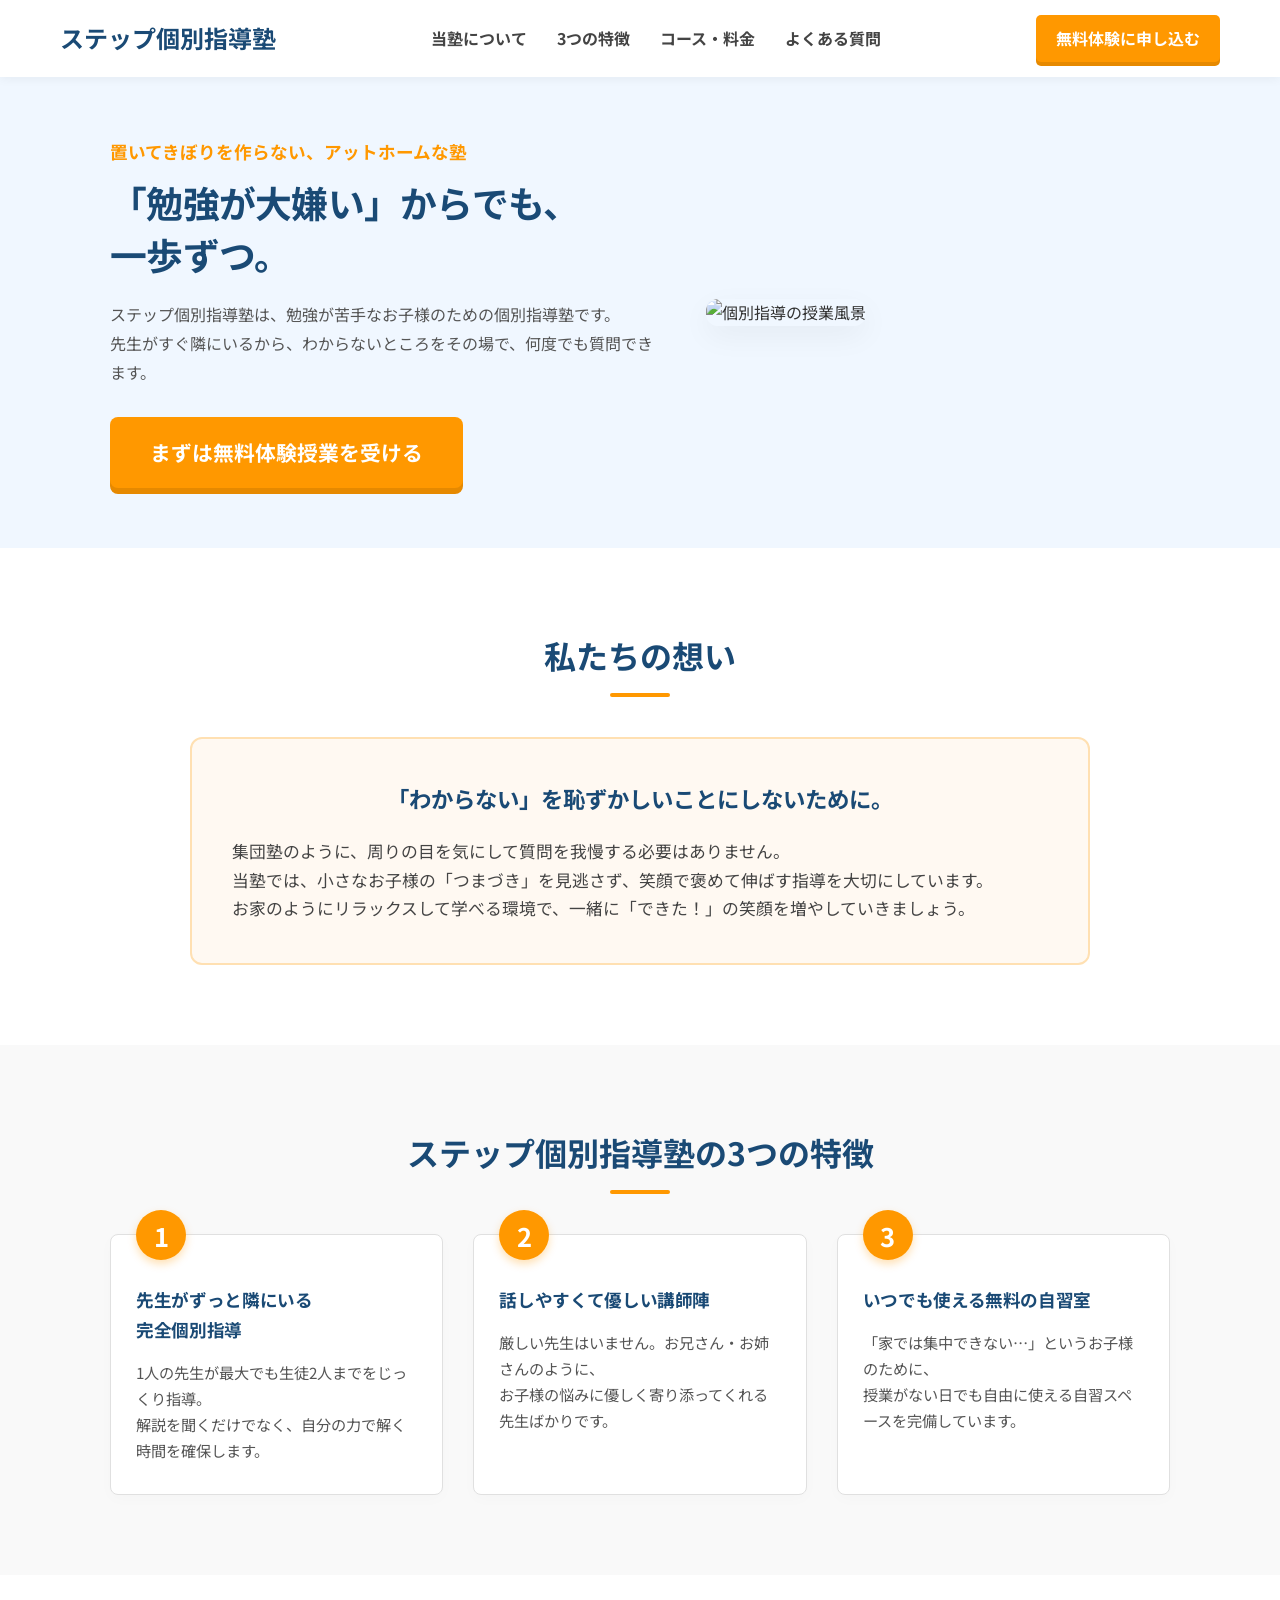
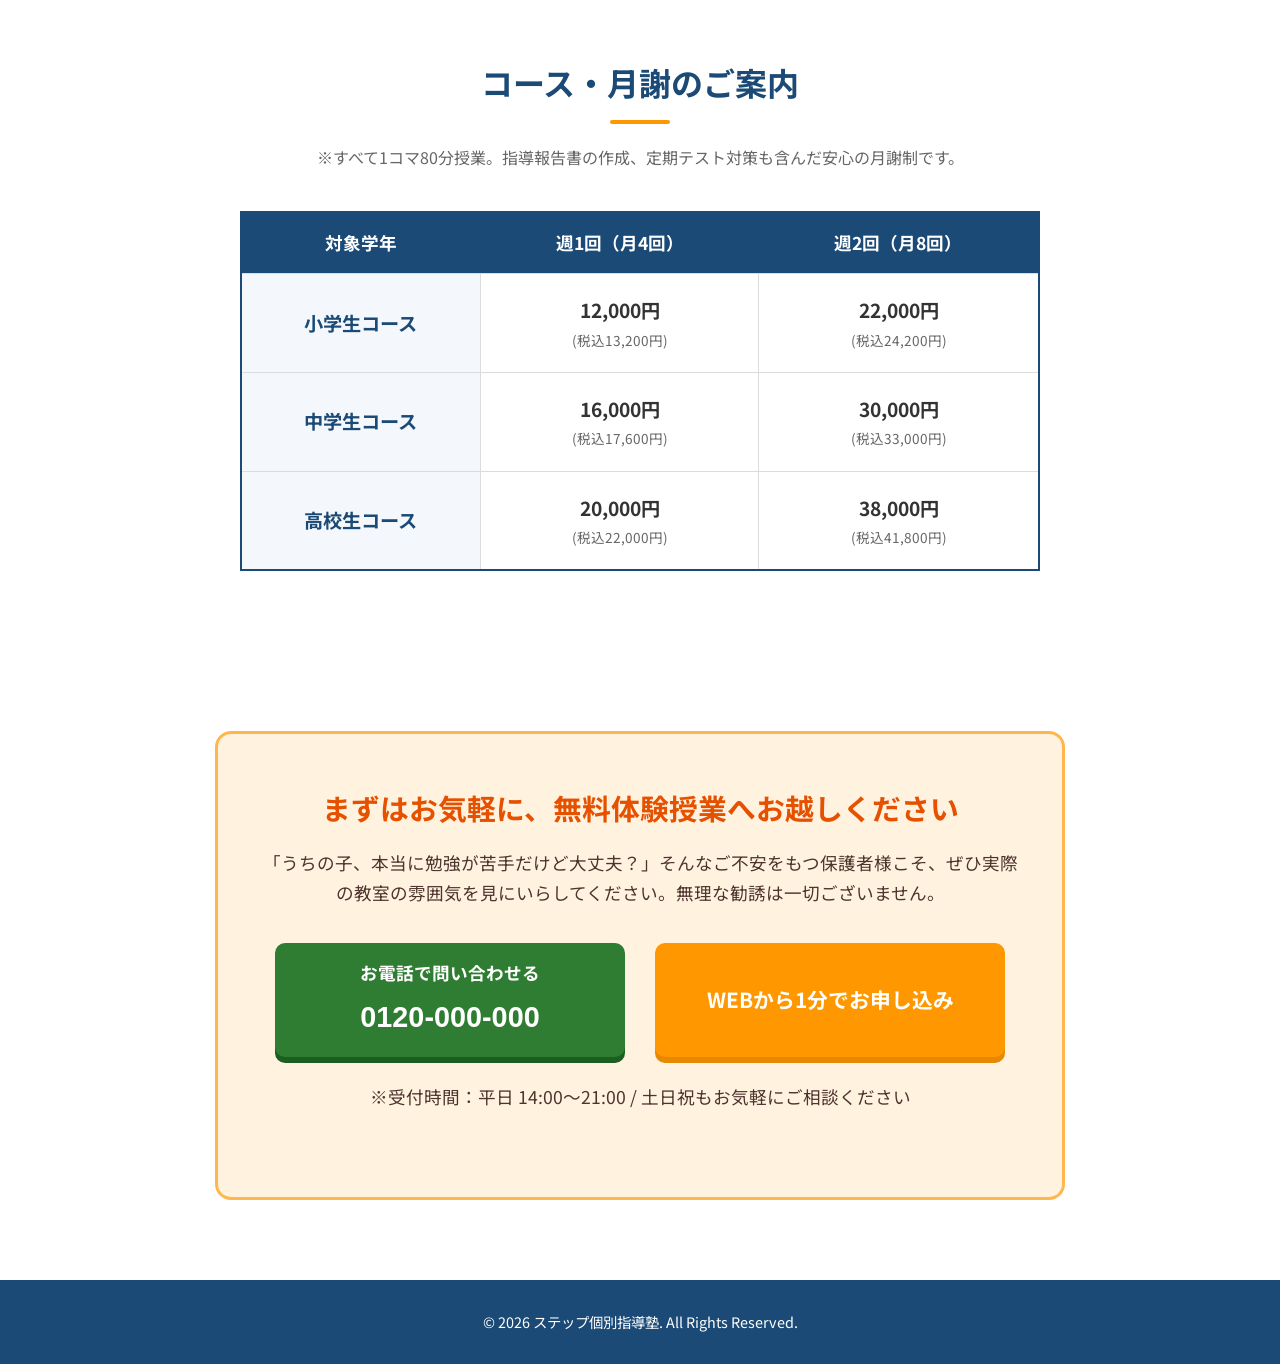
==== index.html @ 3ba3692f "Add files via upload" ====
<!DOCTYPE html>
<html lang="ja">
<head>
    <meta charset="UTF-8">
    <meta name="viewport" content="width=device-width, initial-scale=1.0">
    <title>ステップ個別指導塾 | 「勉強が大嫌い」からでも、一歩ずつ。</title>
    <!-- 分かりやすくて力強い日本語ゴシック体フォントを読み込み -->
    <link href="https://fonts.googleapis.com/css2?family=Noto+Sans+JP:wght@400;700&display=swap" rel="stylesheet">
    <link rel="stylesheet" href="style.css">
</head>
<body>

    <!-- ヘッダーエリア -->
    <header class="main-header">
        <div class="header-container">
            <h1 class="logo-text">ステップ個別指導塾</h1>
            <nav class="main-nav">
                <ul>
                    <li><a href="#about">当塾について</a></li>
                    <li><a href="#features">3つの特徴</a></li>
                    <li><a href="#course">コース・料金</a></li>
                    <li><a href="faq.html">よくある質問</a></li>
                </ul>
            </nav>
            <div class="header-cta">
                <a href="contact.html" class="btn-cta-small">無料体験に申し込む</a>
            </div>
        </div>
    </header>

    <!-- 1. ファーストビュー（メインビジュアル） -->
    <section class="hero-section">
        <div class="hero-container">
            <div class="hero-content">
                <p class="hero-sub">置いてきぼりを作らない、アットホームな塾</p>
                <h2 class="hero-title">「勉強が大嫌い」からでも、<br class="pc-br">一歩ずつ。</h2>
              <p class="hero-lead">
               <span class="text-block">ステップ個別指導塾は、勉強が苦手なお子様のための個別指導塾です。</span>
               <span class="text-block">先生がすぐ隣にいるから、わからないところをその場で、何度でも質問できます。</span>
                </p>
                <div class="hero-buttons">
                    <a href="contact.html" class="btn-cta-large">まずは無料体験授業を受ける</a>
                </div>
            </div>
            <div class="hero-image-area">
    <!-- 💡 本物の画像を表示するように書き換え -->
    <img src="hero-school.jpg" alt="個別指導の授業風景" class="hero-main-img">
</div>
        </div>
    </section>

    <!-- 2. 塾からのメッセージ -->
    <section id="about" class="about-section">
        <div class="container">
            <h3 class="section-title">私たちの想い</h3>
<div class="about-content">
    <h4>「わからない」を恥ずかしいことにしないために。</h4>
    <!-- 💡 ここを3つのカタマリに分けて書き換え -->
    <p>
        <span class="text-block">集団塾のように、周りの目を気にして質問を我慢する必要はありません。</span>
        <span class="text-block">当塾では、小さなお子様の「つまづき」を見逃さず、笑顔で褒めて伸ばす指導を大切にしています。</span>
        <span class="text-block">お家のようにリラックスして学べる環境で、一緒に「できた！」の笑顔を増やしていきましょう。</span>
        </p>
      </div>
        </div>
    </section>

<!-- 3. 選ばれる3つの特徴 -->
    <section id="features" class="features-section">
        <div class="container">
            <h3 class="section-title">ステップ個別指導塾の3つの特徴</h3>
            <div class="features-grid">
                
                <!-- 1つ目のカード -->
                <div class="feature-card">
                    <div class="feature-num">1</div>
                    <h4><span class="text-block">先生がずっと隣にいる</span><span class="text-block">完全個別指導</span></h4>
                    <p>
                        <span class="text-block">1人の先生が最大でも生徒2人までをじっくり指導。</span>
                        <span class="text-block">解説を聞くだけでなく、自分の力で解く時間を確保します。</span>
                    </p>
                </div>

                <!-- 2つ目のカード -->
                <div class="feature-card">
                    <div class="feature-num">2</div>
                    <h4>話しやすくて優しい講師陣</h4>
                    <p>
                        <span class="text-block">厳しい先生はいません。お兄さん・お姉さんのように、</span>
                        <span class="text-block">お子様の悩みに優しく寄り添ってくれる先生ばかりです。</span>
                    </p>
                </div>

                <!-- 3つ目のカード -->
                <div class="feature-card">
                    <div class="feature-num">3</div>
                    <h4>いつでも使える無料の自習室</h4>
                    <p>
                        <span class="text-block">「家では集中できない…」というお子様のために、</span>
                        <span class="text-block">授業がない日でも自由に使える自習スペースを完備しています。</span>
                    </p>
                </div>

            </div>
        </div>
    </section>

    <!-- 4. コース・料金案内 -->
    <section id="course" class="course-section">
        <div class="container">
            <h3 class="section-title">コース・月謝のご案内</h3>
            <p class="section-lead">※すべて1コマ80分授業。指導報告書の作成、定期テスト対策も含んだ安心の月謝制です。</p>
            <div class="course-table-wrapper">
                <table class="price-table">
                    <thead>
                        <tr>
                            <th>対象学年</th>
                            <th>週1回（月4回）</th>
                            <th>週2回（月8回）</th>
                        </tr>
                    </thead>
                    <tbody>
                        <tr>
                            <td class="grade">小学生コース</td>
                            <td>12,000円 <span class="tax">(税込13,200円)</span></td>
                            <td>22,000円 <span class="tax">(税込24,200円)</span></td>
                        </tr>
                        <tr>
                            <td class="grade">中学生コース</td>
                            <td>16,000円 <span class="tax">(税込17,600円)</span></td>
                            <td>30,000円 <span class="tax">(税込33,000円)</span></td>
                        </tr>
                        <tr>
                            <td class="grade">高校生コース</td>
                            <td>20,000円 <span class="tax">(税込22,000円)</span></td>
                            <td>38,000円 <span class="tax">(税込41,800円)</span></td>
                        </tr>
                    </tbody>
                </table>
            </div>
        </div>
    </section>

 <!-- 6. 無料体験へのお問い合わせ（導線としてすっきり残す） -->
    <section id="contact" class="contact-section">
        <div class="container">
            <div class="contact-box">
                <h3>まずはお気軽に、無料体験授業へお越しください</h3>
                <p>「うちの子、本当に勉強が苦手だけど大丈夫？」そんなご不安をもつ保護者様こそ、ぜひ実際の教室の雰囲気を見にいらしてください。無理な勧誘は一切ございません。</p>
                
                <div class="contact-buttons">
                    <!-- 電話はそのままかけられるように残す -->
                    <a href="tel:0120000000" class="btn-main-contact">お電話で問い合わせる<br><span class="tel-num">0120-000-000</span></a>
                    <!-- WEB申し込みは、さっき作った contact.html へのリンクにする -->
                    <a href="contact.html" class="btn-web-contact">WEBから1分でお申し込み</a>
                </div>
                <p class="contact-note">※受付時間：平日 14:00〜21:00 / 土日祝もお気軽にご相談ください</p>
            </div>
        </div>
    </section>
    
    <!-- フッター -->
    <footer class="main-footer">
        <p>&copy; 2026 ステップ個別指導塾. All Rights Reserved.</p>
    </footer>

</body>
</html>
---- style.css ----
/* ==========================================
   ベーススタイル＆リセット
   ========================================== */
* {
    margin: 0;
    padding: 0;
    box-sizing: border-box;
}

body {
    font-family: 'Noto Sans JP', sans-serif;
    line-height: 1.7;
    color: #333333;
    background-color: #fcfbf9; /* 目に優しいほんのり温かみのある白 */
}

.container {
    max-width: 1100px;
    margin: 0 auto;
    padding: 0 20px;
}

/* 共通の見出し（日本語の分かりやすさを全面に） */
.section-title {
    font-size: 2rem;
    text-align: center;
    color: #1a4a75; /* 信頼感のあるディープブルー */
    margin-bottom: 40px;
    position: relative;
    padding-bottom: 15px;
    font-weight: 700;
}

/* 見出しの下に親しみやすいオレンジの下線を引く */
.section-title::after {
    content: '';
    position: absolute;
    bottom: 0;
    left: 50%;
    transform: translateX(-50%);
    width: 60px;
    height: 4px;
    background-color: #ff9800; /* アットホームなオレンジ */
    border-radius: 2px;
}

.section-lead {
    text-align: center;
    max-width: 700px;
    margin: -20px auto 40px;
    color: #666666;
    font-size: 1rem;
}

/* ==========================================
   ヘッダー（パッと名前がわかる親切設計）
   ========================================== */
.main-header {
    background-color: #ffffff;
    box-shadow: 0 2px 10px rgba(0,0,0,0.05);
    position: sticky;
    top: 0;
    z-index: 100;
}

.header-container {
    max-width: 1200px;
    margin: 0 auto;
    padding: 15px 20px;
    display: flex;
    justify-content: space-between;
    align-items: center;
}

.logo-text {
    font-size: 1.5rem;
    color: #1a4a75;
    font-weight: 700;
}

.main-nav ul {
    display: flex;
    list-style: none;
    gap: 30px;
}

.main-nav a {
    text-decoration: none;
    color: #444444;
    font-weight: 700;
    font-size: 1rem;
    transition: color 0.2s;
}

.main-nav a:hover {
    color: #ff9800;
}

/* ヘッダー右側の小さな申し込みボタン */
.btn-cta-small {
    display: inline-block;
    background-color: #ff9800;
    color: #ffffff;
    text-decoration: none;
    font-weight: 700;
    padding: 10px 20px;
    border-radius: 5px;
    box-shadow: 0 4px 0 #e68900;
    transition: all 0.1s;
}

.btn-cta-small:hover {
    transform: translateY(2px);
    box-shadow: 0 2px 0 #e68900;
}

/* ==========================================
   1. ファーストビュー（インパクトとわかりやすさ）
   ========================================== */
.hero-section {
    background-color: #f0f7ff; /* 爽やかな薄いブルー背景 */
    padding: 60px 0;
}

.hero-container {
    max-width: 1100px;
    margin: 0 auto;
    padding: 0 20px;
    display: flex;
    align-items: center;
    gap: 40px;
}

.hero-content {
    flex: 1.2;
}

.hero-sub {
    color: #ff9800;
    font-weight: 700;
    font-size: 1.1rem;
    margin-bottom: 10px;
}

.hero-title {
    font-size: 2.3rem;
    color: #1a4a75;
    line-height: 1.4;
    margin-bottom: 20px;
    font-weight: 700;
    letter-spacing: -0.02em;
}

.hero-lead {
    font-size: 1rem;
    color: #555555;
    margin-bottom: 30px;
    line-height: 1.8;
}
/* 💡 ここを追加：カタマリごとに絶対に途中で改行させない設定 */
.text-block {
    display: inline-block; /* 画面が狭くなったらカタマリごと次の行に落とす */
    white-space: nowrap;   /* カタマリの途中で文字を絶対にバラバラにしない */
}

/* メインの超巨大な申し込みボタン */
.btn-cta-large {
    display: inline-block;
    background-color: #ff9800;
    color: #ffffff;
    text-decoration: none;
    font-size: 1.3rem;
    font-weight: 700;
    padding: 18px 40px;
    border-radius: 8px;
    box-shadow: 0 6px 0 #e68900;
    text-align: center;
    transition: all 0.1s;
}

.btn-cta-large:hover {
    transform: translateY(3px);
    box-shadow: 0 3px 0 #e68900;
}

/* 写真が入るエリア */
.hero-image-area {
    flex: 1;
}

.hero-image-placeholder {
    width: 100%;
    height: 350px;
    background-color: #e2e8f0;
    border: 3px dashed #cbd5e1;
    border-radius: 12px;
    display: flex;
    justify-content: center;
    align-items: center;
    color: #64748b;
    font-weight: 700;
}

/* ==========================================
   2. 私たちの想い
   ========================================== */
.about-section {
    padding: 80px 0;
    background-color: #ffffff;
}

.about-content {
    max-width: 900px;
    margin: 0 auto;
    background-color: #fff9f2; /* 優しいオレンジがかった白 */
    border: 2px solid #ffe0b2;
    padding: 40px;
    border-radius: 12px;
    text-align: center;
}

.about-content h4 {
    font-size: 1.4rem;
    color: #1a4a75;
    margin-bottom: 20px;
}

.about-content p {
    font-size: 1.05rem;
    color: #444444;
    text-align: left;
}

/* ==========================================
   3. 3つの特徴（数字を大きく目立たせる）
   ========================================== */
.features-section {
    padding: 80px 0;
    background-color: #f9f9f9;
}

.features-grid {
    display: flex;
    gap: 30px;
}

.feature-card {
    flex: 1;
    background-color: #ffffff;
    border: 1px solid #e0e0e0;
    border-radius: 8px;
    padding: 40px 25px 30px;
    position: relative; /* 数字をはみ出させる基準 */
    box-shadow: 0 4px 15px rgba(0,0,0,0.02);
}

/* オレンジ色の大きな数字バッジ */
.feature-num {
    position: absolute;
    top: -25px;
    left: 25px;
    width: 50px;
    height: 50px;
    background-color: #ff9800;
    color: #ffffff;
    font-size: 1.6rem;
    font-weight: 700;
    border-radius: 50%;
    display: flex;
    justify-content: center;
    align-items: center;
    box-shadow: 0 4px 8px rgba(255,152,0,0.3);
}

.feature-card h4 {
    font-size: 1.1rem;
    color: #1a4a75;
    margin-bottom: 15px;
    margin-top: 10px;
    letter-spacing: -0.02em;
}

.feature-card p {
    font-size: 0.95rem;
    color: #555555;
}

/* ==========================================
   4. コース・料金（とにかく表を見やすく）
   ========================================== */
.course-section {
    padding: 80px 0;
    background-color: #ffffff;
}

.course-table-wrapper {
    max-width: 800px;
    margin: 0 auto;
    overflow-x: auto; /* スマホではみ出た時は横スクロールできるように */
}

.price-table {
    width: 100%;
    border-collapse: collapse;
    background-color: #ffffff;
    border: 2px solid #1a4a75;
}

.price-table th {
    background-color: #1a4a75;
    color: #ffffff;
    padding: 15px;
    font-size: 1.1rem;
    font-weight: 700;
}

.price-table td {
    border: 1px solid #dcdcdc;
    padding: 20px;
    text-align: center;
    font-size: 1.2rem;
    font-weight: 700;
    color: #333333;
}

.price-table .grade {
    background-color: #f4f8fc;
    color: #1a4a75;
    width: 30%;
}

.price-table .tax {
    display: block;
    font-size: 0.85rem;
    color: #666666;
    font-weight: 400;
    margin-top: 2px;
}

/* ==========================================
   5. よくあるご質問（FAQ）
   ========================================== */
.faq-section {
    padding: 80px 0;
    background-color: #f9f9f9;
}

.faq-list {
    max-width: 800px;
    margin: 0 auto;
    display: flex;
    flex-direction: column;
    gap: 25px;
}

.faq-item {
    background-color: #ffffff;
    border: 1px solid #e0e0e0;
    border-radius: 8px;
    padding: 25px;
}

.faq-q {
    font-weight: 700;
    font-size: 1.1rem;
    color: #d32f2f; /* 問いは少し目立つ赤みのある色 */
    margin-bottom: 10px;
}

.faq-q span {
    font-size: 1.3rem;
    margin-right: 5px;
}

.faq-a {
    font-size: 1rem;
    color: #444444;
    padding-left: 24px; /* Qの文字の幅に合わせてインデント */
}

.faq-a span {
    font-weight: 700;
    color: #1a4a75;
    font-size: 1.2rem;
    margin-left: -24px;
    margin-right: 5px;
}

/* ==========================================
   6. お問い合わせエリア（ここがゴール！）
   ========================================== */
.contact-section {
    padding: 80px 0;
    background-color: #ffffff;
}

.contact-box {
    max-width: 850px;
    margin: 0 auto;
    background-color: #fff3e0; /* 温かいオレンジの敷き詰め背景 */
    border: 3px solid #ffb74d;
    border-radius: 16px;
    padding: 50px 40px;
    text-align: center;
}

.contact-box h3 {
    font-size: 1.8rem;
    color: #e65100;
    margin-bottom: 15px;
    font-weight: 700;
}

.contact-box p {
    font-size: 1.1rem;
    color: #4e342e;
    margin-bottom: 35px;
}

.contact-buttons {
    display: flex;
    justify-content: center;
    gap: 30px;
    margin-bottom: 25px;
}

/* 電話ボタン（緑色で安心・掛けやすさをアピール） */
.btn-main-contact {
    flex: 1;
    max-width: 350px;
    display: block;
    background-color: #2e7d32;
    color: #ffffff;
    text-decoration: none;
    padding: 15px 20px;
    border-radius: 10px;
    font-weight: 700;
    font-size: 1.1rem;
    box-shadow: 0 6px 0 #1b5e20;
    transition: all 0.1s;
}

.btn-main-contact .tel-num {
    font-size: 1.8rem;
    display: block;
    margin-top: 5px;
    font-family: sans-serif;
}

/* WEB申し込みボタン（オレンジで超強調） */
.btn-web-contact {
    flex: 1;
    max-width: 350px;
    display: flex;
    justify-content: center;
    align-items: center;
    background-color: #ff9800;
    color: #ffffff;
    text-decoration: none;
    padding: 15px 20px;
    border-radius: 10px;
    font-weight: 700;
    font-size: 1.3rem;
    box-shadow: 0 6px 0 #e68900;
    transition: all 0.1s;
}

.btn-main-contact:hover,
.btn-web-contact:hover {
    transform: translateY(3px);
}
.btn-main-contact:hover { box-shadow: 0 3px 0 #1b5e20; }
.btn-web-contact:hover { box-shadow: 0 3px 0 #e68900; }

.contact-note {
    font-size: 0.9rem;
    color: #666666;
    margin-top: 15px;
}

/* ==========================================
   フッター
   ========================================== */
.main-footer {
    background-color: #1a4a75;
    color: #ffffff;
    text-align: center;
    padding: 30px 20px;
    font-size: 0.9rem;
}

/* ==========================================
   フォーム用追加スタイル
   ========================================== */
.form-container {
    max-width: 700px;
    margin: 0 auto;
    background-color: #ffffff;
    border: 1px solid #e0e0e0;
    border-radius: 8px;
    padding: 40px;
    box-shadow: 0 4px 12px rgba(0,0,0,0.02);
}

.form-group {
    margin-bottom: 25px;
}

.form-group label {
    display: block;
    font-weight: 700;
    color: #1a4a75;
    margin-bottom: 8px;
    font-size: 1rem;
}

/* 必須マーク（パッと見で分かりやすく） */
.badge-required {
    background-color: #d32f2f;
    color: #ffffff;
    font-size: 0.75rem;
    padding: 2px 6px;
    border-radius: 3px;
    margin-left: 5px;
    vertical-align: middle;
}

.form-group input[type="text"],
.form-group input[type="tel"],
.form-group input[type="email"],
.form-group select,
.form-group textarea {
    width: 100%;
    padding: 12px;
    border: 1px solid #cccccc;
    border-radius: 5px;
    font-size: 1rem;
    font-family: inherit;
    background-color: #fafafa;
}

.form-group input:focus,
.form-group select:focus,
.form-group textarea:focus {
    border-color: #ff9800;
    background-color: #ffffff;
    outline: none;
}

.radio-group {
    display: flex;
    flex-direction: column;
    gap: 10px;
    padding-top: 5px;
}

.radio-group label {
    font-weight: 400;
    color: #333333;
    cursor: pointer;
}

/* 送信ボタン */
.form-submit {
    text-align: center;
    margin-top: 35px;
}

.btn-submit {
    background-color: #ff9800;
    color: #ffffff;
    border: none;
    font-size: 1.2rem;
    font-weight: 700;
    padding: 15px 50px;
    border-radius: 8px;
    box-shadow: 0 5px 0 #e68900;
    cursor: pointer;
    transition: all 0.1s;
}

.btn-submit:hover {
    transform: translateY(2px);
    box-shadow: 0 3px 0 #e68900;
}

/* ファーストビュー画像のサイズ・角丸調整 */
.hero-main-img {
    width: 100%;
    height: 350px;
    object-fit: cover; /* 画像を崩さずに枠内に綺麗に収める */
    border-radius: 12px; /* 優しい印象にする角丸 */
    box-shadow: 0 10px 30px rgba(0,0,0,0.05); /* ほんのり柔らかい影 */
}

/* パソコン表示のときだけ改行させる設定 */
.pc-br {
    display: none;
}
@media (min-width: 768px) {
    .pc-br {
        display: inline;
    }
}

/* ==========================================
   横スクロール（はみ出し）を完全に防ぐ修正
   ========================================== */
.text-block {
    display: inline-block;
    white-space: normal;      /* 💡 nowrap（絶対改行しない）を解除して、枠の限界で自動改行させる */
    word-break: break-all;    /* 💡 英語や数字が含まれても、枠の端で綺麗に折れ曲がるようにする */
    overflow-wrap: break-word; /* 💡 文字が枠を突き抜けるのを絶対に防ぐ */
}
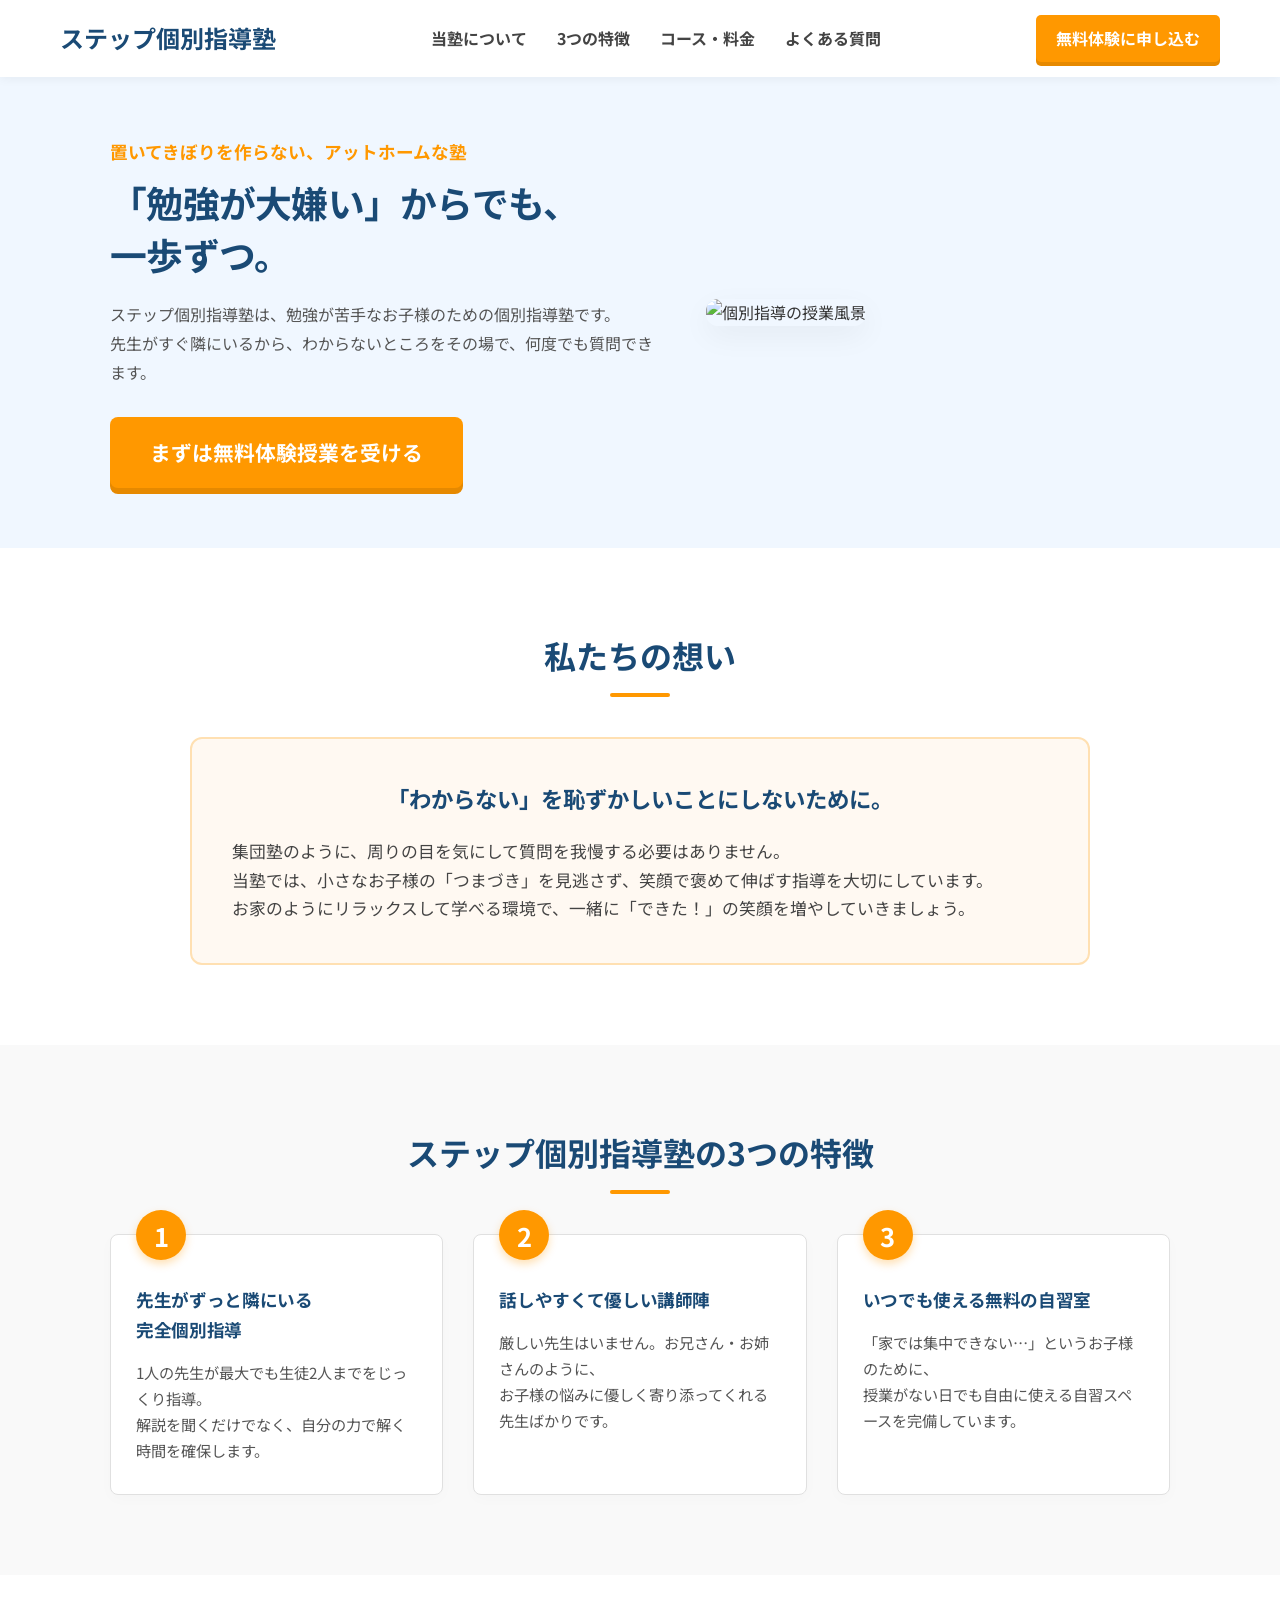
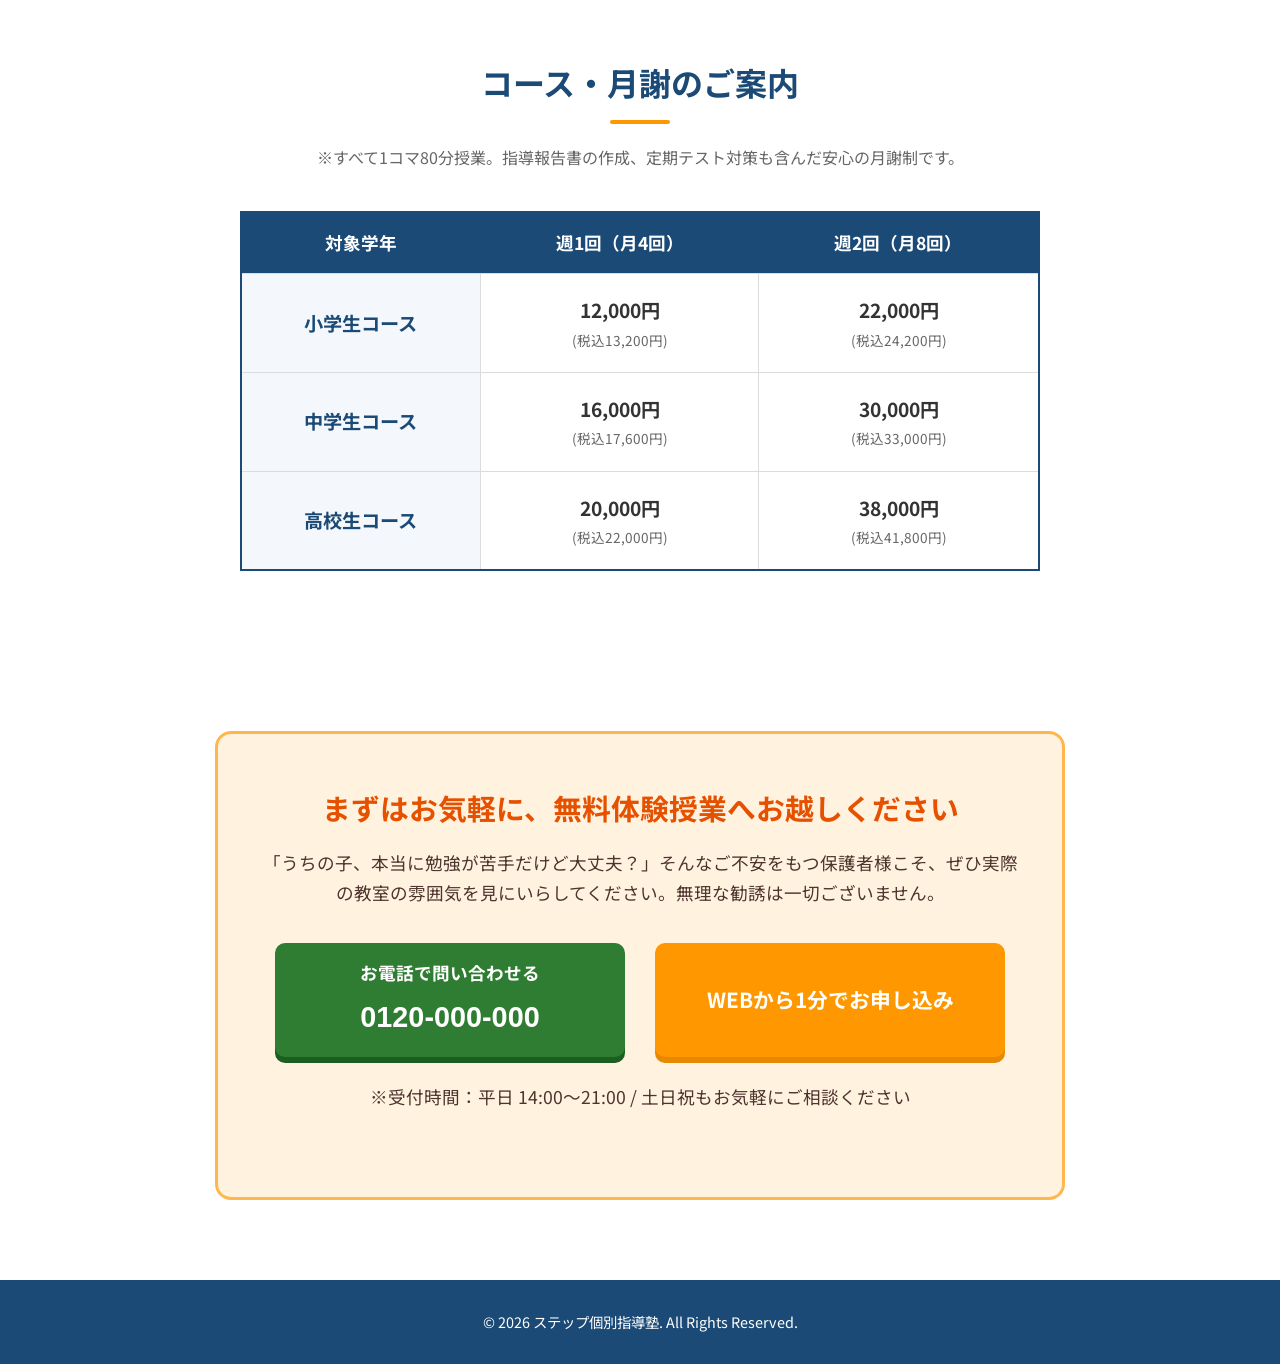
==== commit 3a1d7c26: "Update navigation links to point to index.html" ====
--- a/index.html
+++ b/index.html
@@ -15,13 +15,14 @@
         <div class="header-container">
             <h1 class="logo-text">ステップ個別指導塾</h1>
             <nav class="main-nav">
-                <ul>
-                    <li><a href="#about">当塾について</a></li>
-                    <li><a href="#features">3つの特徴</a></li>
-                    <li><a href="#course">コース・料金</a></li>
-                    <li><a href="faq.html">よくある質問</a></li>
-                </ul>
-            </nav>
+    <ul>
+        <!-- 💡 「index.html#〇〇」と書くことで、別ページからでもトップページのその場所に直接戻れるようになります -->
+        <li><a href="index.html#about">当塾について</a></li>
+        <li><a href="index.html#features">3つの特徴</a></li>
+        <li><a href="index.html#course">コース・料金</a></li>
+        <li><a href="faq.html">よくある質問</a></li>
+    </ul>
+</nav>
             <div class="header-cta">
                 <a href="contact.html" class="btn-cta-small">無料体験に申し込む</a>
             </div>
@@ -165,4 +166,4 @@
     </footer>
 
 </body>
-</html>+</html>
--- a/style.css
+++ b/style.css
@@ -591,6 +591,7 @@
     object-fit: cover; /* 画像を崩さずに枠内に綺麗に収める */
     border-radius: 12px; /* 優しい印象にする角丸 */
     box-shadow: 0 10px 30px rgba(0,0,0,0.05); /* ほんのり柔らかい影 */
+    filter: brightness(1.05);
 }
 
 /* パソコン表示のときだけ改行させる設定 */
@@ -611,4 +612,11 @@
     white-space: normal;      /* 💡 nowrap（絶対改行しない）を解除して、枠の限界で自動改行させる */
     word-break: break-all;    /* 💡 英語や数字が含まれても、枠の端で綺麗に折れ曲がるようにする */
     overflow-wrap: break-word; /* 💡 文字が枠を突き抜けるのを絶対に防ぐ */
-}+}
+
+/* スマホで料金表が潰れるのを防ぐ */
+@media (max-width: 600px) {
+    .price-table {
+        min-width: 500px; /* 💡 スマホ画面でも、表自体は500pxの幅をキープして横スクロールさせる */
+    }
+}
